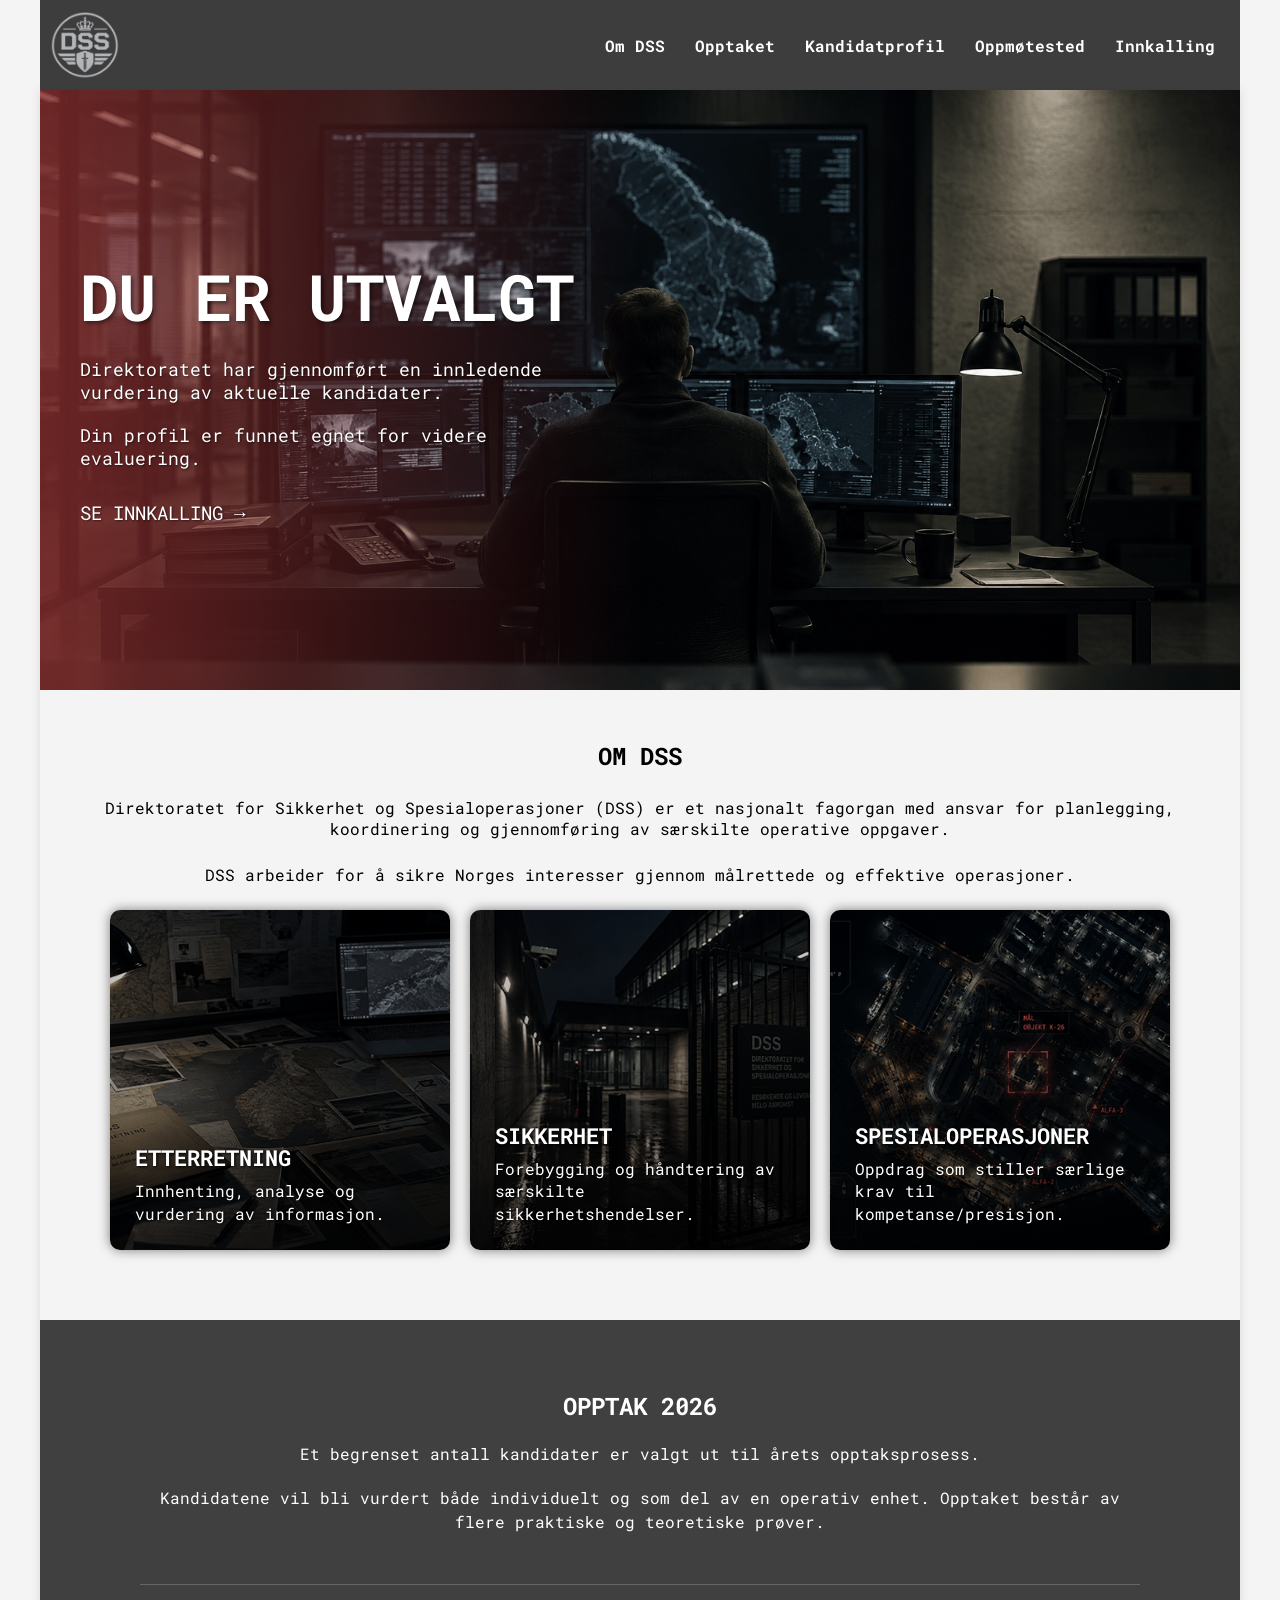
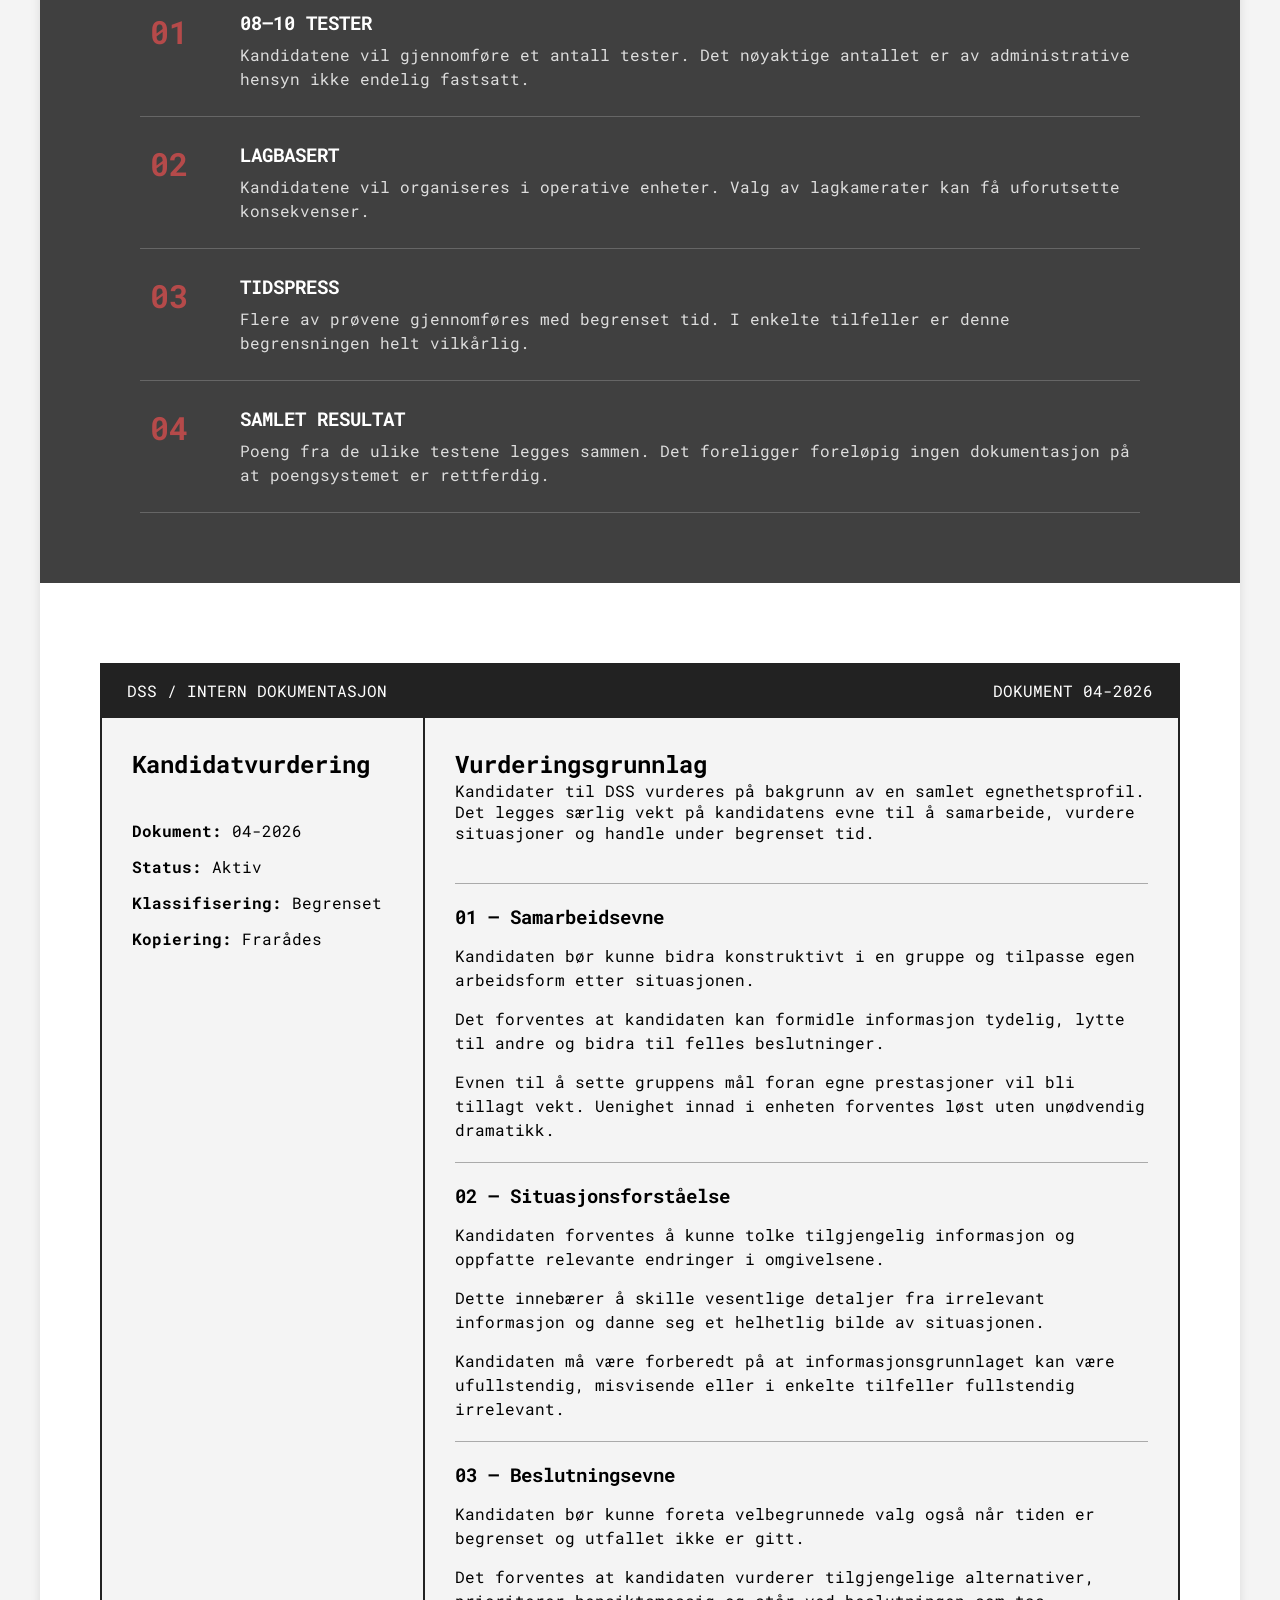
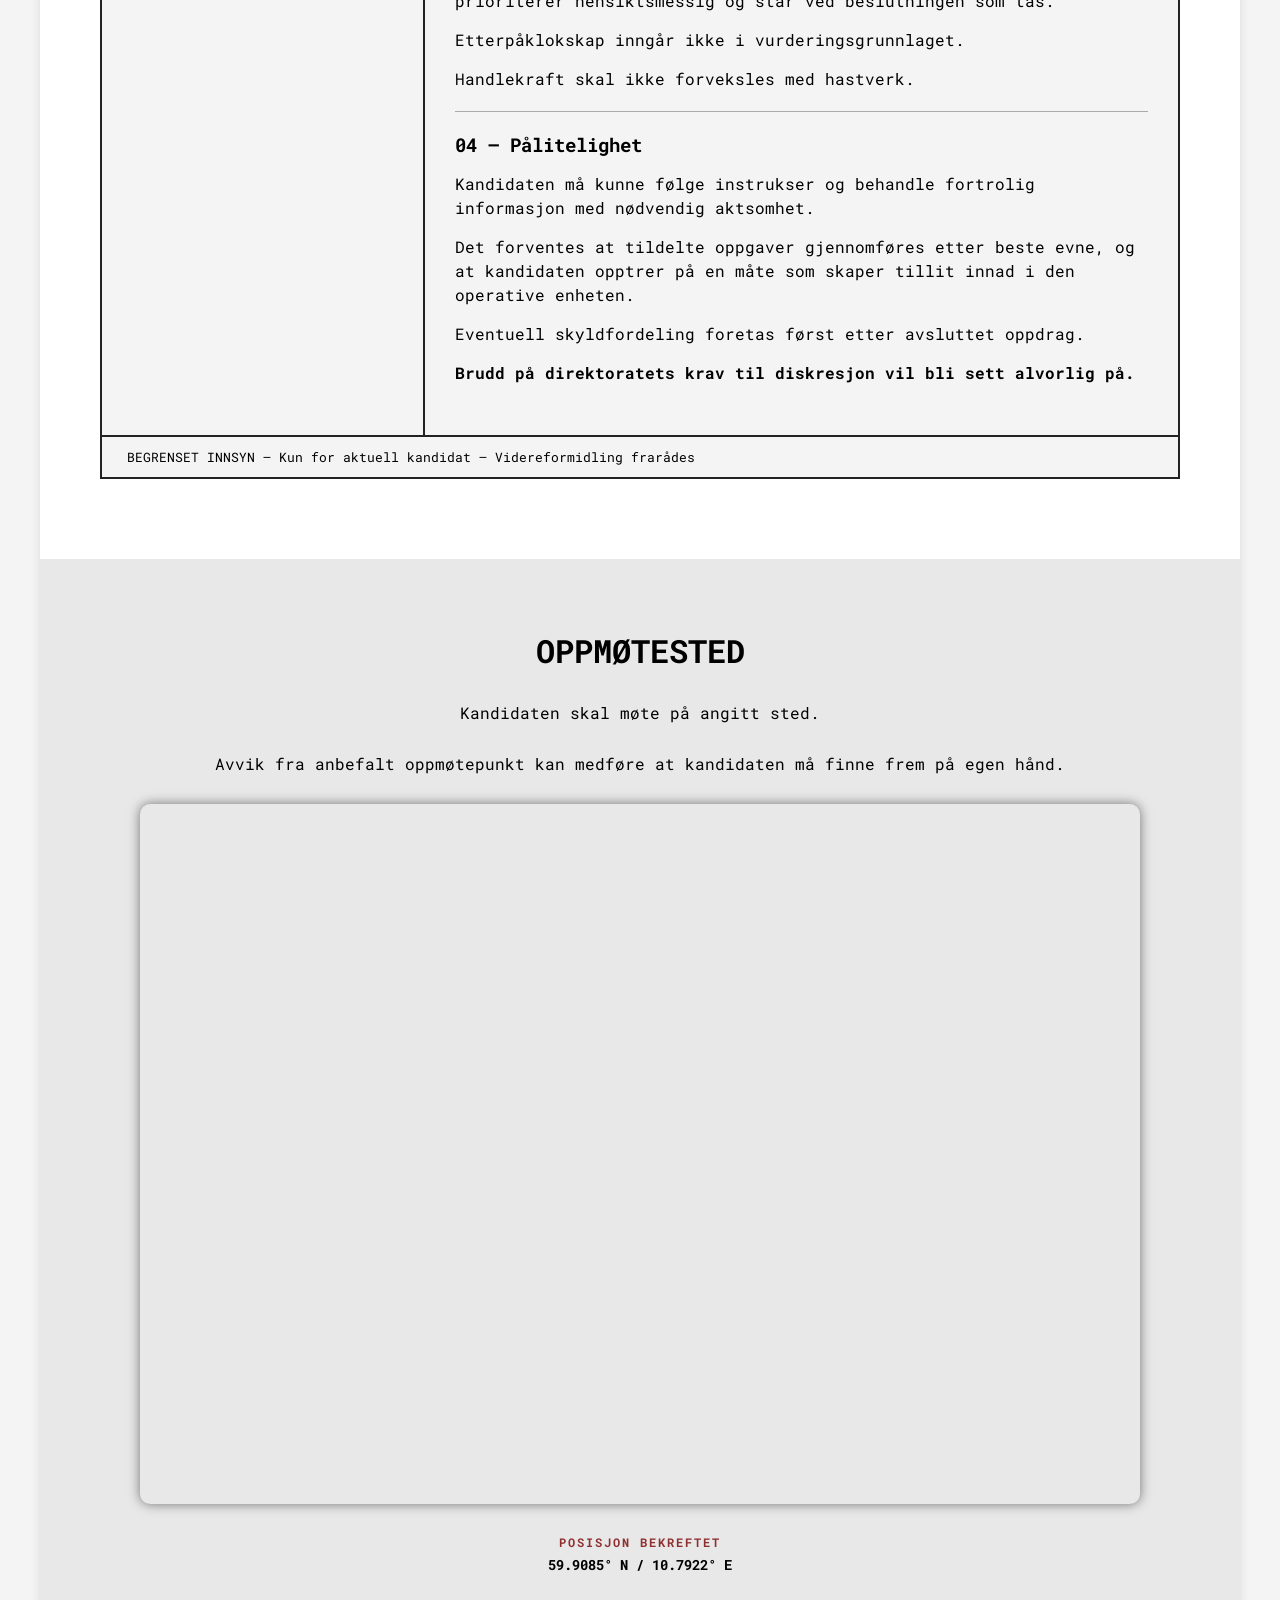
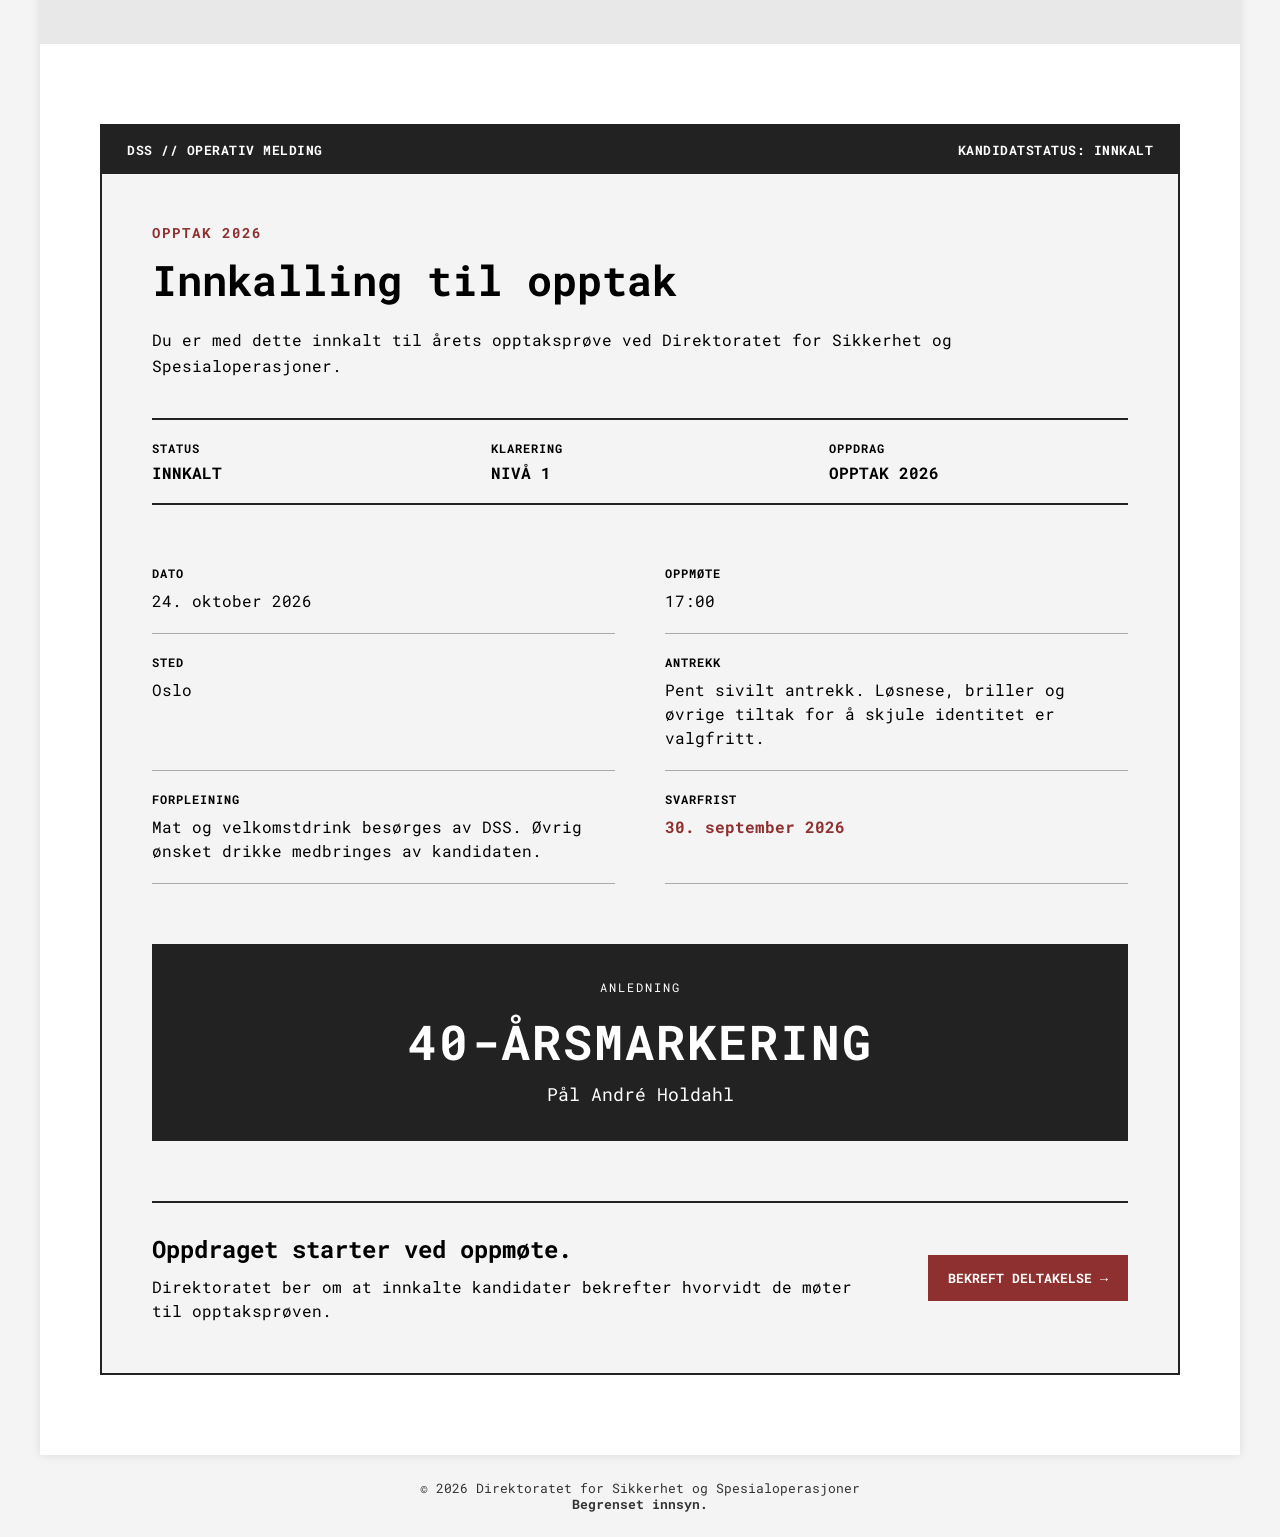
==== index.html @ 2566f597 "Initial commit" ====
<!DOCTYPE html>
<html lang="no">
<head>
  <meta charset="UTF-8">
  <meta name="viewport" content="width=device-width, initial-scale=1.0">

  <link rel="preconnect" href="https://fonts.googleapis.com">
  <link rel="preconnect" href="https://fonts.gstatic.com" crossorigin>
  <link
    href="https://fonts.googleapis.com/css2?family=Roboto+Mono:ital,wght@0,100..700;1,100..700&display=swap"
    rel="stylesheet"
  >

  <link rel="icon" type="image/png" href="./icon/favicon-96x96.png" sizes="96x96" />
  <link rel="icon" type="image/svg+xml" href="./icon/favicon.svg" />
  <link rel="shortcut icon" href="./icon/favicon.ico" />
  <link rel="apple-touch-icon" sizes="180x180" href="./icon/apple-touch-icon.png" />
  <link rel="manifest" href="./icon/site.webmanifest" />

  <link rel="stylesheet" href="./styles.css">
  <script src="script.js" defer></script>
  <title>Direktoratet for Sikkerhet og Spesialoperasjoner</title>
</head>
<body>
  <header class="site-header">

    <a href="#hero" class="logo" aria-label="Til toppen"></a>

    <button class="menu-toggle" aria-label="Åpne meny">
      <span></span>
      <span></span>
      <span></span>
    </button>

    <nav class="site-nav">
      <ul>
        <li><a href="#about">Om DSS</a></li>
        <li><a href="#recruitment">Opptaket</a></li>
        <li><a href="#profile">Kandidatprofil</a></li>
        <li><a href="#map">Oppmøtested</a></li>
        <li><a href="#invitation">Innkalling</a></li>
      </ul>
    </nav>

  </header>

  <main class="page">

    <!-- Hero -->
    <section id="hero" class="hero">

      <video
        class="hero-video"
        autoplay
        muted
        loop
        playsinline
        poster="images/hero.png"
      >
        <source src="images/hero.mp4" type="video/mp4">
      </video>

      <div class="hero-content">
        <h1>DU ER UTVALGT</h1>

        <p>
          Direktoratet har gjennomført en innledende vurdering
          av aktuelle kandidater.
        </p>

        <p>
          Din profil er funnet egnet for videre evaluering.
        </p>

        <a href="#invitation">SE INNKALLING →</a>
      </div>

    </section>


    <!-- About DSS -->
    <section id="about" class="about">

      <h2>OM DSS</h2>

      <p>
        Direktoratet for Sikkerhet og Spesialoperasjoner (DSS) er et
        nasjonalt fagorgan med ansvar for planlegging, koordinering
        og gjennomføring av særskilte operative oppgaver.
      </p>

      <p>
        DSS arbeider for å sikre Norges interesser gjennom målrettede
        og effektive operasjoner.
      </p>

      <div class="card-group">

        <article class="card">
          <h3>ETTERRETNING</h3>
          <p>
            Innhenting, analyse og vurdering av informasjon.
          </p>
        </article>

        <article class="card">
          <h3>SIKKERHET</h3>
          <p>
            Forebygging og håndtering av særskilte sikkerhetshendelser.
          </p>
        </article>

        <article class="card">
          <h3>SPESIALOPERASJONER</h3>
          <p>
            Oppdrag som stiller særlige krav til kompetanse/presisjon.
          </p>
        </article>

      </div>

    </section>


    <!-- Recruitment -->
    <section id="recruitment" class="recruitment">

      <h2>OPPTAK 2026</h2>

      <p>
        Et begrenset antall kandidater er valgt ut til årets opptaksprosess.
      </p>

      <p>
        Kandidatene vil bli vurdert både individuelt og som del av
        en operativ enhet. Opptaket består av flere praktiske og
        teoretiske prøver.
      </p>

      <div class="task-list">

        <article class="task-item">
          <span class="task-number">01</span>

          <div class="task-content">
            <h3>08–10 TESTER</h3>

            <p>
              Kandidatene vil gjennomføre et antall tester. Det nøyaktige antallet er av administrative hensyn ikke endelig fastsatt.
            </p>
          </div>
        </article>

        <article class="task-item">
          <span class="task-number">02</span>

          <div class="task-content">
            <h3>LAGBASERT</h3>

            <p>
              Kandidatene vil organiseres i operative enheter. Valg av lagkamerater kan få uforutsette konsekvenser.
            </p>
          </div>
        </article>

        <article class="task-item">
          <span class="task-number">03</span>

          <div class="task-content">
            <h3>TIDSPRESS</h3>

            <p>
              Flere av prøvene gjennomføres med begrenset tid. I enkelte tilfeller er denne begrensningen helt vilkårlig.
            </p>
          </div>
        </article>

        <article class="task-item">
          <span class="task-number">04</span>

          <div class="task-content">
            <h3>SAMLET RESULTAT</h3>

            <p>
              Poeng fra de ulike testene legges sammen. Det foreligger foreløpig ingen dokumentasjon på at poengsystemet er rettferdig.
            </p>
          </div>
        </article>

      </div>

    </section>

    <!-- Candidate profile -->
    <section id="profile" class="candidate-profile">

      <div class="candidate-header">
        <p>DSS / INTERN DOKUMENTASJON</p>
        <p>DOKUMENT 04-2026</p>
      </div>

      <div class="candidate-content">

        <aside class="candidate-sidebar">

          <h2>Kandidatvurdering</h2>

          <div class="candidate-meta">
            <p><strong>Dokument:</strong> 04-2026</p>
            <p><strong>Status:</strong> Aktiv</p>
            <p><strong>Klassifisering:</strong> Begrenset</p>
            <p><strong>Kopiering:</strong> Frarådes</p>
          </div>

        </aside>

        <div class="candidate-main">

          <h2>Vurderingsgrunnlag</h2>

          <p>
            Kandidater til DSS vurderes på bakgrunn av en samlet
            egnethetsprofil. Det legges særlig vekt på kandidatens
            evne til å samarbeide, vurdere situasjoner og handle
            under begrenset tid.
          </p>

          <div class="assessment">

            <article class="assessment-item">
              <h3>01 — Samarbeidsevne</h3>

              <p>
                Kandidaten bør kunne bidra konstruktivt i en gruppe
                og tilpasse egen arbeidsform etter situasjonen.
              </p>

              <p>
                Det forventes at kandidaten kan formidle informasjon
                tydelig, lytte til andre og bidra til felles beslutninger.
              </p>

              <p>
                Evnen til å sette gruppens mål foran egne prestasjoner
                vil bli tillagt vekt. Uenighet innad i enheten forventes
                løst uten unødvendig dramatikk.
              </p>
            </article>


            <article class="assessment-item">
              <h3>02 — Situasjonsforståelse</h3>

              <p>
                Kandidaten forventes å kunne tolke tilgjengelig informasjon
                og oppfatte relevante endringer i omgivelsene.
              </p>

              <p>
                Dette innebærer å skille vesentlige detaljer fra irrelevant
                informasjon og danne seg et helhetlig bilde av situasjonen.
              </p>

              <p>
                Kandidaten må være forberedt på at informasjonsgrunnlaget
                kan være ufullstendig, misvisende eller i enkelte tilfeller
                fullstendig irrelevant.
              </p>
            </article>


            <article class="assessment-item">
              <h3>03 — Beslutningsevne</h3>

              <p>
                Kandidaten bør kunne foreta velbegrunnede valg også når
                tiden er begrenset og utfallet ikke er gitt.
              </p>

              <p>
                Det forventes at kandidaten vurderer tilgjengelige
                alternativer, prioriterer hensiktsmessig og står ved
                beslutningen som tas.
              </p>

              <p>
                Etterpåklokskap inngår ikke i vurderingsgrunnlaget.
              </p>

              <p>
                Handlekraft skal ikke forveksles med hastverk.
              </p>
            </article>


            <article class="assessment-item">
              <h3>04 — Pålitelighet</h3>

              <p>
                Kandidaten må kunne følge instrukser og behandle fortrolig
                informasjon med nødvendig aktsomhet.
              </p>

              <p>
                Det forventes at tildelte oppgaver gjennomføres etter
                beste evne, og at kandidaten opptrer på en måte som
                skaper tillit innad i den operative enheten.
              </p>

              <p>
                Eventuell skyldfordeling foretas først etter avsluttet oppdrag.
              </p>

              <p>
                <strong>
                  Brudd på direktoratets krav til diskresjon
                  vil bli sett alvorlig på.
                </strong>
              </p>
            </article>

          </div>

        </div>

      </div>

      <div class="candidate-footer">
        <p>
          BEGRENSET INNSYN — Kun for aktuell kandidat —
          Videreformidling frarådes
        </p>
      </div>

    </section>

    <!-- Map -->
    <section id="map" class="map">

      <h2>OPPMØTESTED</h2>

      <p>
        Kandidaten skal møte på angitt sted.
      </p>
      <p>
        Avvik fra anbefalt oppmøtepunkt kan medføre
        at kandidaten må finne frem på egen hånd.
      </p>

      <div class="map-container">
        <iframe
          src="https://www.google.com/maps/embed?pb=!1m18!1m12!1m3!1d2000.42247925901!2d10.79221801731768!3d59.908535540003626!2m3!1f0!2f0!3f0!3m2!1i1024!2i768!4f13.1!3m3!1m2!1s0x46416effe965f95f%3A0x750b5463898d2338!2sEtterstad%20Kolonihage!5e0!3m2!1sen!2sno!4v1787733364724!5m2!1sen!2sno"
          title="Kart over oppmøtested"
          loading="lazy"
          allowfullscreen
          referrerpolicy="strict-origin-when-cross-origin">
        </iframe>
      </div>

      <div class="location-status">
        <span>POSISJON BEKREFTET</span>
        <strong>59.9085° N / 10.7922° E</strong>
      </div>

    </section>


    <!-- Invitation -->
    <section id="invitation" class="invitation">

      <div class="invitation-header">
        <p>DSS // OPERATIV MELDING</p>
        <p>KANDIDATSTATUS: INNKALT</p>
      </div>

      <div class="invitation-content">

        <div class="invitation-title">

          <p class="eyebrow">OPPTAK 2026</p>

          <h2>Innkalling til opptak</h2>

          <p class="invitation-intro">
            Du er med dette innkalt til årets opptaksprøve
            ved Direktoratet for Sikkerhet og Spesialoperasjoner.
          </p>

        </div>


        <div class="candidate-status">

          <div>
            <span>STATUS</span>
            <strong>INNKALT</strong>
          </div>

          <div>
            <span>KLARERING</span>
            <strong>NIVÅ 1</strong>
          </div>

          <div>
            <span>OPPDRAG</span>
            <strong>OPPTAK 2026</strong>
          </div>

        </div>


        <div class="invitation-details">

          <div class="invitation-detail">
            <span class="detail-label">DATO</span>
            <span class="detail-value">24. oktober 2026</span>
          </div>

          <div class="invitation-detail">
            <span class="detail-label">OPPMØTE</span>
            <span class="detail-value">17:00</span>
          </div>

          <div class="invitation-detail">
            <span class="detail-label">STED</span>
            <span class="detail-value">Oslo</span>
          </div>
          <div class="invitation-detail">
            <span class="detail-label">ANTREKK</span>
            <span class="detail-value">
              Pent sivilt antrekk. Løsnese, briller og øvrige tiltak for å skjule identitet er valgfritt.
            </span>
          </div>

          <div class="invitation-detail">
            <span class="detail-label">FORPLEINING</span>
            <span class="detail-value">
              Mat og velkomstdrink besørges av DSS. Øvrig ønsket drikke medbringes av kandidaten.
            </span>
          </div>

          <div class="invitation-detail invitation-detail--important">
            <span class="detail-label">SVARFRIST</span>
            <span class="detail-value">
              30. september 2026
            </span>
          </div>
        </div>
        <div class="occasion">
          <p class="occasion-label">ANLEDNING</p>
          <h3>40-ÅRSMARKERING</h3>
          <p>Pål André Holdahl</p>
        </div>

        <div class="confirmation">
          <div>
            <h3>Oppdraget starter ved oppmøte.</h3>
            <p>
              Direktoratet ber om at innkalte kandidater bekrefter
              hvorvidt de møter til opptaksprøven.
            </p>
          </div>
          <button class="confirmation-button" type="button">
            BEKREFT DELTAKELSE →
          </button>
        </div>
      </div>
    </section>
    <div class="modal" id="registration-modal">
      <div class="modal-content">
        <div class="modal-header">
          <p>DSS // KANDIDATREGISTRERING</p>
          <button
            class="modal-close"
            type="button"
            aria-label="Lukk registrering"
          >
            ×
          </button>
        </div>
        <div class="modal-body">
          <p class="modal-eyebrow">REGISTRER KANDIDAT</p>
          <h2>Bekreft deltakelse</h2>
          <p class="modal-intro">
            Fyll inn navn og ønsket kodenavn.
          </p>
          <p>Eksempler på kodenavn:</p>
          <p><strong>Agent67, Solid Slange, Bames Jond, Dr.Nja, 006&frac12;</strong></p>
          <br>
          <p><i>DSS fraskriver seg ansvar for tvilsomme kodenavn.</i></p>
          <br>
          <form id="registration-form">
            <div class="form-group">
              <label for="candidate-name">Navn</label>
              <input
                type="text"
                id="candidate-name"
                name="candidateName"
                placeholder="Skriv inn fullt navn"
                required
                minlength="2"
                maxlength="100"
                autocomplete="name"
              >
            </div>
            <div class="form-group">
              <label for="codename">Kodenavn</label>
              <input
                type="text"
                id="codename"
                name="codename"
                placeholder="Velg ditt kodenavn"
                required
                minlength="2"
                maxlength="30"
                autocomplete="off"
              >
            </div>
            <button class="form-submit" type="submit">
              REGISTRER KANDIDAT →
            </button>
          </form>
        </div>
      </div>
      <!-- Registration success -->
      <div class="registration-success">
          <img
            src="images/agent.gif"
            alt=""
            class="success-gif"
          >
          <p class="success-eyebrow">DSS // KANDIDATREGISTRERING</p>
          <h2>KANDIDAT REGISTRERT</h2>
          <p>
            Kodenavn: <strong id="registered-codename"></strong>
          </p>
          <p id="success-message"></p>
      </div>
    </div>
  </main>


  <footer class="site-footer">
    <p>
      &copy; 2026 Direktoratet for Sikkerhet og Spesialoperasjoner
    </p>

    <p>
      <strong>Begrenset innsyn.</strong>
    </p>
  </footer>

</body>
</html>
---- styles.css ----
/* =========================
   Variables
========================= */

:root {
  /* Colors */
  --color-dark: #333;
  --color-darker: #222;
  --color-light: #f4f4f4;
  --color-muted: #ddd;
  --color-border: #aaa;
  --color-accent: #8f3030;
  --color-accent-light: #b54a4a;
  --color-accent-dark: #6f2424;
  --color-white: #fff;

  /* Typography */
  --font-family: "Roboto Mono", monospace;

  /* Layout */
  --page-width: 1200px;
  --content-width: 1100px;
}


/* =========================
   Reset
========================= */

* {
  margin: 0;
  padding: 0;
  box-sizing: border-box;
}


/* =========================
   Base styles
========================= */

html {
  font-size: 16px;
  scroll-behavior: smooth;
  scroll-padding-top: 90px;
}

body {
  display: flex;
  flex-direction: column;
  align-items: center;

  min-height: 100vh;

  font-family: var(--font-family);
  background-color: var(--color-light);
}

a {
  color: inherit;
  text-decoration: none;
}

h1 {
  font-size: 4rem;
}


/* =========================
   Shared page width
========================= */

.site-header,
.page,
.site-footer {
  width: 100%;
  max-width: var(--page-width);
}


/* =========================
   Header & Navigation
========================= */

.site-header {
  position: fixed;
  top: 0;
  z-index: 1000;

  display: flex;
  justify-content: space-between;
  align-items: center;

  min-height: 90px;

  background-color: rgba(51, 51, 51, 0.95);
  color: var(--color-white);
}

.logo {
  flex-shrink: 0;

  width: 70px;
  height: 70px;
  margin: 10px;

  background-image: url("images/logo.png");
  background-repeat: no-repeat;
  background-size: contain;
  background-position: center;
}

nav {
  display: flex;
  justify-content: center;
  align-items: center;

  padding: 10px;
}

nav ul {
  display: flex;
  justify-content: space-between;

  list-style: none;
}

nav li {
  margin: 0 15px;
}

nav a {
  color: var(--color-white);
  font-weight: bold;
}

nav a:hover {
  text-decoration: underline;
}

.menu-toggle {
  display: none;

  width: 45px;
  height: 45px;

  padding: 8px;

  border: none;
  background: transparent;

  cursor: pointer;
}

.menu-toggle span {
  display: block;

  width: 100%;
  height: 3px;

  margin: 5px 0;

  background-color: var(--color-white);

  transition: transform 0.2s ease, opacity 0.2s ease;
}


/* =========================
   Main page
========================= */

.page {
  margin-top: 90px;

  background-color: var(--color-white);

  box-shadow: 0 0 10px rgba(0, 0, 0, 0.1);
}


/* =========================
   Hero
========================= */

.hero {
  position: relative;
  display: flex;
  justify-content: flex-start;
  align-items: center;

  width: 100%;
  height: 600px;

  overflow: hidden;

  /* background-image: url("images/hero.png");
  background-size: cover;
  background-position: center; */
}

.hero-video {
  position: absolute;
  inset: 0;

  width: 100%;
  height: 100%;

  object-fit: cover;
  object-position: center;

  z-index: 0;
}

.hero-content {
  position: relative;
  z-index: 1;
  display: flex;
  flex-direction: column;
  justify-content: center;
  align-items: flex-start;

  width: 50%;
  height: 100%;
  padding: 40px;

  gap: 20px;

  background: linear-gradient(
    to right,
    rgba(152, 51, 51, 0.7),
    rgba(238, 25, 25, 0)
  );

  color: var(--color-white);
}

.hero-content h1 {
  text-shadow: 2px 2px 4px rgba(0, 0, 0, 0.5);
}

.hero-content p {
  font-size: 1.1rem;

  text-shadow: 1px 1px 2px rgba(0, 0, 0, 0.5);
}

.hero-content a {
  margin-top: 10px;

  font-size: 1.2rem;

  text-shadow: 1px 1px 2px rgba(0, 0, 0, 0.5);
}

.hero-content a:hover {
  color: #ffcccc;
  text-decoration: underline;
}


/* =========================
   About DSS
========================= */

.about {
  display: flex;
  flex-direction: column;
  align-items: center;

  gap: 25px;
  padding: 50px 30px 70px;

  background-color: var(--color-light);

  text-align: center;
}

.card-group {
  display: flex;
  justify-content: center;
  align-items: stretch;
  flex-wrap: wrap;

  width: 100%;
  gap: 20px;
}

.card {
  display: flex;
  flex-direction: column;
  justify-content: flex-end;
  align-items: flex-start;

  flex: 0 0 340px;
  height: 340px;

  padding: 25px;

  border-radius: 10px;

  background-size: cover;
  background-position: center;

  color: var(--color-white);
  text-align: left;

  box-shadow: 0 0 12px rgba(0, 0, 0, 0.5);

  transition: transform 0.2s ease;
}

.card:hover {
  transform: translateY(-5px);
}

.card h3 {
  margin-bottom: 8px;

  font-size: 1.4rem;

  text-shadow: 1px 1px 3px #000;
}

.card p {
  font-size: 1rem;
  line-height: 1.4;

  text-shadow: 1px 1px 3px #000;
}

.card:nth-child(1) {
  background-image:
    linear-gradient(
      rgba(0, 0, 0, 0.15),
      rgba(0, 0, 0, 0.65)
    ),
    url("images/etterretning.png");
}

.card:nth-child(2) {
  background-image:
    linear-gradient(
      rgba(0, 0, 0, 0.15),
      rgba(0, 0, 0, 0.65)
    ),
    url("images/sikkerhet.png");
}

.card:nth-child(3) {
  background-image:
    linear-gradient(
      rgba(0, 0, 0, 0.15),
      rgba(0, 0, 0, 0.65)
    ),
    url("images/spesialoperasjoner.png");
}


/* =========================
   Recruitment
========================= */

.recruitment {
  display: flex;
  flex-direction: column;
  align-items: center;

  gap: 20px;
  padding: 70px 40px;

  background-color: #404040;
  color: var(--color-white);
}

.recruitment > p {
  max-width: 1000px;

  line-height: 1.5;
  text-align: center;
}

.task-list {
  display: flex;
  flex-direction: column;

  width: 100%;
  max-width: 1000px;

  margin-top: 30px;
}

.task-item {
  display: flex;
  align-items: flex-start;

  gap: 30px;
  padding: 25px 10px;

  border-top: 1px solid #666;

  transition:
    transform 0.2s ease,
    background-color 0.2s ease;
}

.task-item:last-child {
  border-bottom: 1px solid #666;
}

.task-item:hover {
  transform: scale(1.02);
  background-color: #2d2d2d;
}

.task-number {
  flex: 0 0 60px;

  font-size: 2rem;
  font-weight: bold;
  color: var(--color-accent-light);
}

.task-content {
  display: flex;
  flex-direction: column;

  gap: 8px;
}

.task-content h3 {
  font-size: 1.2rem;
}

.task-content p {
  line-height: 1.5;
  color: var(--color-muted);
}


/* =========================
   Candidate Profile
========================= */

.candidate-profile {
  width: 90%;
  max-width: var(--content-width);

  margin: 80px auto;

  border: 2px solid var(--color-darker);

  background-color: var(--color-light);
}

.candidate-header {
  display: flex;
  justify-content: space-between;
  align-items: center;

  padding: 15px 25px;

  border-bottom: 2px solid var(--color-darker);

  background-color: var(--color-darker);
  color: var(--color-white);
}

.candidate-content {
  display: flex;
}

.candidate-sidebar {
  flex: 0 0 30%;

  padding: 30px;

  border-right: 2px solid var(--color-darker);
}

.candidate-main {
  flex: 1;

  min-width: 0;
  padding: 30px;
}

.candidate-meta {
  margin-top: 40px;
}

.candidate-meta p {
  margin-bottom: 15px;
}

.assessment {
  margin-top: 40px;
}

.assessment-item {
  padding: 20px 0;

  border-top: 1px solid var(--color-border);
}

.assessment-item h3 {
  margin-bottom: 15px;
}

.assessment-item p {
  margin-bottom: 15px;

  line-height: 1.5;
}

.assessment-item p:last-child {
  margin-bottom: 0;
}

.candidate-footer {
  padding: 12px 25px;

  border-top: 2px solid var(--color-darker);

  font-size: 0.8rem;
}


/* =========================
   Map
========================= */

.map {
  display: flex;
  flex-direction: column;
  align-items: center;

  gap: 30px;
  padding: 70px 40px;

  background-color: #e8e8e8;

  text-align: center;
}

.map h2 {
  font-size: 2rem;
}

.map-container {
  width: 100%;
  max-width: 1000px;

  overflow: hidden;

  border-radius: 10px;

  box-shadow: 0 0 12px rgba(0, 0, 0, 0.5);
}

.map iframe {
  display: block;

  width: 100%;
  height: 700px;

  border: 0;

  filter: invert(100%) hue-rotate(180deg);
}

.location-status {
  display: flex;
  flex-direction: column;
  align-items: center;
  gap: 5px;
}

.location-status span {
  color: var(--color-accent);
  font-size: 0.75rem;
  font-weight: bold;
  letter-spacing: 2px;
}

.location-status strong {
  font-size: 0.9rem;
}


/* =========================
   Invitation
========================= */

.invitation {
  width: 90%;
  max-width: var(--content-width);

  margin: 80px auto;

  border: 2px solid var(--color-darker);

  background-color: var(--color-light);
}

.invitation-header {
  display: flex;
  justify-content: space-between;
  align-items: center;

  padding: 16px 25px;

  background-color: var(--color-darker);
  color: var(--color-white);
}

.invitation-header p {
  font-size: 0.8rem;
  font-weight: bold;
  letter-spacing: 0.5px;
}

.invitation-content {
  padding: 50px;
}

.invitation-title {
  margin-bottom: 35px;
}

.eyebrow {
  margin-bottom: 10px;

  font-size: 0.85rem;
  font-weight: bold;
  letter-spacing: 2px;

  color: var(--color-accent);
}

.invitation-title h2 {
  margin-bottom: 20px;

  font-size: 2.6rem;
}

.invitation-intro {
  max-width: 1000px;

  line-height: 1.6;
}


/* Candidate status */

.candidate-status {
  display: flex;

  gap: 40px;

  margin: 40px 0;
  padding: 20px 0;

  border-top: 2px solid var(--color-darker);
  border-bottom: 2px solid var(--color-darker);
}

.candidate-status div {
  display: flex;
  flex: 1;
  flex-direction: column;

  gap: 6px;
}

.candidate-status span {
  font-size: 0.75rem;
  font-weight: bold;
  letter-spacing: 1px;
}

.candidate-status strong {
  font-size: 1rem;
}


/* Invitation details */

.invitation-details {
  display: flex;
  flex-wrap: wrap;

  gap: 0 50px;
}

.invitation-detail {
  display: flex;
  flex: 1 1 calc(50% - 25px);
  flex-direction: column;

  gap: 8px;
  padding: 20px 0;

  border-bottom: 1px solid var(--color-border);
}


.invitation-detail--important .detail-value {
  color: var(--color-accent);
  font-weight: bold;
}

.detail-label {
  font-size: 0.75rem;
  font-weight: bold;
  letter-spacing: 1px;
}

.detail-value {
  font-size: 1rem;
  line-height: 1.5;
}


/* Occasion */

.occasion {
  margin: 60px 0;
  padding: 35px;

  background-color: var(--color-darker);
  color: var(--color-white);

  text-align: center;
}

.occasion-label {
  margin-bottom: 15px;

  font-size: 0.75rem;
  letter-spacing: 2px;
}

.occasion h3 {
  margin-bottom: 10px;

  font-size: 3rem;
  letter-spacing: 2px;
}

.occasion p:last-child {
  font-size: 1.1rem;
}


/* Confirmation */

.confirmation {
  display: flex;
  justify-content: space-between;
  align-items: center;

  gap: 40px;

  padding-top: 30px;

  border-top: 2px solid var(--color-darker);
}

.confirmation h3 {
  margin-bottom: 10px;

  font-size: 1.5rem;
}

.confirmation p {
  max-width: 700px;

  line-height: 1.5;
}

.confirmation button {
  flex-shrink: 0;

  padding: 14px 20px;

  border: none;

  background-color: var(--color-accent);
  color: var(--color-white);

  font-family: var(--font-family);
  font-weight: bold;

  cursor: pointer;

  transition: background-color 0.2s ease;
}

.confirmation button:hover {
  background-color: var(--color-accent-dark);
}


/* =========================
   Registration Modal
========================= */

.modal {
  display: grid;
  place-items: center;

  position: fixed;
  inset: 0;
  z-index: 2000;

  padding: 20px;

  background-color: rgba(0, 0, 0, 0.75);

  opacity: 0;
  visibility: hidden;
  pointer-events: none;

  transition:
    opacity 0.2s ease,
    visibility 0.2s ease;
}

.modal.is-open {
  opacity: 1;
  visibility: visible;
  pointer-events: auto;
}

.modal-content,
.registration-success {
  grid-column: 1;
  grid-row: 1;
}

.modal-content {
  opacity: 1;
  visibility: visible;
  width: 100%;
  max-width: 600px;

  background-color: var(--color-light);
  color: var(--color-darker);

  border: 2px solid var(--color-darker);

  transform: translateY(-20px);

  transition:
    opacity 0.3s ease,
    visibility 0.3s ease,
    transform 0.3s ease;
}

.modal-content.is-hidden {
  opacity: 0;
  visibility: hidden;
  transform: translateY(-20px);

}

.modal.is-open .modal-content {
  transform: translateY(0);
}

body.modal-open {
  overflow: hidden;
}


/* Modal header */

.modal-header {
  display: flex;
  justify-content: space-between;
  align-items: center;

  padding: 15px 20px;

  background-color: var(--color-darker);
  color: var(--color-white);
}

.modal-header p {
  font-size: 0.8rem;
  font-weight: bold;
  letter-spacing: 0.5px;
}

.modal-close {
  border: none;
  background: transparent;

  color: var(--color-white);

  font-family: var(--font-family);
  font-size: 1.8rem;

  line-height: 1;

  cursor: pointer;
}

.modal-close:hover {
  color: #ffcccc;
}


/* Modal body */

.modal-body {
  padding: 40px;
}

.modal-eyebrow {
  margin-bottom: 10px;

  color: var(--color-accent);

  font-size: 0.8rem;
  font-weight: bold;
  letter-spacing: 2px;
}

.modal-body h2 {
  margin-bottom: 15px;

  font-size: 2rem;
}

.modal-intro {
  margin-bottom: 30px;

  line-height: 1.5;
}


/* Form */

.form-group {
  display: flex;
  flex-direction: column;
  gap: 8px;
  margin-bottom: 25px;
}

.form-group label {
  font-size: 0.8rem;
  font-weight: bold;
  letter-spacing: 1px;
}

.form-group input {
  width: 100%;

  padding: 14px;

  border: 1px solid var(--color-border);

  background-color: var(--color-white);

  color: var(--color-darker);

  font-family: var(--font-family);
  font-size: 1rem;

  outline: none;
}

.form-group input:focus {
  border-color: var(--color-accent);
  box-shadow: 0 0 0 2px rgba(143, 48, 48, 0.15);
}

.form-submit {
  width: 100%;

  padding: 14px 20px;

  border: none;

  background-color: var(--color-accent);
  color: var(--color-white);

  font-family: var(--font-family);
  font-weight: bold;

  cursor: pointer;

  transition: background-color 0.2s ease;
}

.form-submit:hover {
  background-color: var(--color-accent-dark);
}

.form-submit:disabled {
  opacity: 0.6;
  cursor: wait;
}

/* =========================
   Registration Success
========================= */

.registration-success {
  display: flex;
  flex-direction: column;
  justify-content: center;
  align-items: center;

  gap: 15px;

  width: 100%;
  max-width: 600px;

  padding: 40px;

  background-color: var(--color-light);
  background-color: var(--color-white);
  color: var(--color-darker);

  border: 2px solid var(--color-darker);

  text-align: center;

  opacity: 0;
  visibility: hidden;

  transform: translateY(20px);

  transition:
    opacity 0.3s ease,
    visibility 0.3s ease,
    transform 0.3s ease;
  border-radius: 15px;
}

.registration-success.is-visible {
  opacity: 1;
  visibility: visible;

  transform: translateY(0);
}

.success-gif {
  width: 180px;
  height: 180px;

  object-fit: contain;
}

.success-eyebrow {
  color: var(--color-accent);

  font-size: 0.8rem;
  font-weight: bold;
  letter-spacing: 2px;
}

.registration-success h2 {
  font-size: 2rem;
}

.registered-codename {
  font-weight: bold;
  color: var(--color-accent);
}

#success-message {
  max-width: 500px;
  line-height: 1.5;
}


/* =========================
   Footer
========================= */

.site-footer {
  padding: 25px 15px;

  color: var(--color-dark);

  font-size: 0.8rem;
  text-align: center;
}


/* =========================
   Tablet
   900px and below
========================= */

@media (max-width: 900px) {

  /* Navigation */

  html {
    scroll-padding-top: 140px;
  }

  .site-header {
    flex-direction: column;
    min-height: auto;
    padding-bottom: 13px;
  }

  .logo {
    width: 60px;
    height: 60px;
    margin: 8px;
  }

  nav {
    width: 100%;
    padding: 5px 15px;
  }

  nav ul {
    justify-content: center;
    flex-wrap: wrap;
  }

  nav li {
    margin: 5px 10px;
  }


  /* Main */

  .page {
    margin-top: 130px;
  }


  /* Hero */

  /* .hero {
    height: 500px;

    background-position: 55% center;
  } */

  .hero {
    height: 500px;
  }

  .hero-video {
    object-position: 55% center;
  }

  .hero-content {
    width: 65%;
    padding: 30px;
  }

  .hero-content h1 {
    font-size: 3rem;
  }


  /* About */

  .card {
    flex: 1 1 300px;

    max-width: 340px;
    height: 320px;
  }


  /* Candidate profile */

  .candidate-content {
    flex-direction: column;
  }

  .candidate-sidebar {
    flex: none;

    border-right: none;
    border-bottom: 2px solid var(--color-darker);
  }


  /* Map */

  .map iframe {
    height: 550px;
  }


  /* Invitation */

  .invitation-content {
    padding: 40px;
  }

  .confirmation {
    align-items: flex-start;
  }
}


/* =========================
   Mobile
   600px and below
========================= */

@media (max-width: 600px) {

  /* Navigation */

  html {
    scroll-padding-top: 0;
    font-size: 14px;
  }

  .site-header {
    display: flex;
    flex-direction: row;
    justify-content: space-between;
    align-items: center;

    padding: 10px 15px;
  }
  
  .logo {
    width: 60px;
    height: 60px;
    margin: 0;
  }

  .menu-toggle {
    display: flex;
    flex-direction: column;
    justify-content: center;
    align-items: center;

    width: 45px;
    height: 45px;

    padding: 8px;

    border: none;
    background: transparent;

    cursor: pointer;
  }

  .menu-toggle span {
    display: block;

    width: 100%;
    height: 1px;

    margin: 4px 0;

    background-color: var(--color-white);

    transition:
      transform 0.2s ease,
      opacity 0.2s ease;
  }
  

  nav {
    padding: 0;
  }

  nav ul {
    flex-direction: column;
    align-items: center;

    width: 100%;
  }

  nav li {
    margin: 5px 0;
  }

  .site-nav {
    position: absolute;

    top: 100%;
    right: 0;

    width: 250px;

    background-color: rgba(51, 51, 51, 0.98);

    overflow: hidden;

    max-height: 0;

    transition: max-height 0.3s ease;
  }

  .site-nav.is-open {
    max-height: 400px;
  }

  .site-nav ul {
    display: flex;
    flex-direction: column;
    align-items: stretch;

    width: 100%;
    padding: 10px 0;

    list-style: none;
  }

  .site-nav li {
    margin: 0;
  }

  .site-nav a {
    display: block;

    padding: 15px 20px;

    color: var(--color-white);
    font-weight: bold;
  }


  .site-nav a:hover {
    background-color: #444;
    text-decoration: none;
  }


  .site-nav.is-open {
    display: block;
  }
    
  .menu-toggle.is-active span:nth-child(1) {
    transform: translateY(9px) rotate(45deg);
  }

  .menu-toggle.is-active span:nth-child(2) {
    opacity: 0;
  }

  .menu-toggle.is-active span:nth-child(3) {
    transform: translateY(-9px) rotate(-45deg);
  }

  /* Main */

  .page {
    margin-top: 80px;
  }


  /* Hero */
  .hero {
    height: 500px;
  }

  .hero-video {
    object-position: 60% center;
  }

  .hero-content {
    width: 100%;
    height: 100%;

    padding: 30px 25px;

    background: linear-gradient(
      to right,
      /* rgba(51, 51, 51, 0.95), */
      rgba(152, 51, 51, 0.65),
      rgba(51, 51, 51, 0.15)
    );
  }

  .hero-content h1 {
    font-size: 2.4rem;
  }

  .hero-content p {
    font-size: 1rem;
    line-height: 1.5;
  }

  .hero-content a {
    font-size: 1rem;
  }


  /* About */

  .about {
    padding: 50px 20px;
  }

  .about > p {
    line-height: 1.5;
  }

  .card-group {
    width: 100%;
  }

  .card {
    flex: 1 1 100%;

    width: 100%;
    max-width: 400px;
    height: 300px;

    padding: 20px;
  }


  /* Recruitment */

  .recruitment {
    padding: 60px 20px;
  }

  .task-list {
    margin-top: 20px;
  }

  .task-item {
    gap: 15px;

    padding: 20px 5px;
  }

  .task-item:hover {
    transform: scale(1.01);
  }

  .task-number {
    flex: 0 0 45px;

    font-size: 1.5rem;
  }

  .task-content h3 {
    font-size: 1rem;
  }


  /* Candidate profile */

  .candidate-profile {
    width: calc(100% - 30px);

    margin: 50px auto;
  }

  .candidate-header {
    flex-direction: column;
    align-items: flex-start;

    gap: 5px;
    padding: 15px 20px;
  }

  .candidate-sidebar,
  .candidate-main {
    padding: 25px 20px;
  }

  .candidate-meta {
    margin-top: 25px;
  }

  .assessment {
    margin-top: 30px;
  }

  .assessment-item {
    padding: 20px 0;
  }


  /* Map */

  .map {
    padding: 50px 15px;
  }

  .map h2 {
    font-size: 1.6rem;
  }

  .map iframe {
    height: 450px;
  }


  /* Invitation */

  .invitation {
    width: calc(100% - 30px);

    margin: 50px auto;
  }

  .invitation-header {
    flex-direction: column;
    align-items: flex-start;

    gap: 5px;
    padding: 15px 20px;
  }

  .invitation-content {
    padding: 30px 20px;
  }

  .invitation-title h2 {
    font-size: 2rem;
  }

  .candidate-status {
    flex-direction: column;

    gap: 20px;
  }

  .invitation-details {
    gap: 0;
  }

  .invitation-detail {
    flex: 1 1 100%;
  }

  .occasion {
    margin: 40px 0;
    padding: 30px 15px;
  }

  .occasion h3 {
    font-size: 2rem;
    letter-spacing: 1px;
  }

  .confirmation {
    flex-direction: column;
    align-items: stretch;

    gap: 25px;
  }

  .confirmation button {
    width: 100%;
  }

  .modal {
    padding: 15px;
  }

  .modal-body {
    padding: 30px 20px;
  }

  .modal-content,
  .registration-success {
    width: calc(100vw - 30px);
  }

  .modal-body h2 {
    font-size: 1.6rem;
  }

  .registration-success {
    padding: 30px 20px;
  }

  .registration-success h2 {
    font-size: 1.6rem;
  }

  .success-gif {
    width: 140px;
    height: 140px;
  }


  /* Footer */

  .site-footer {
    padding: 20px 15px;
  }
}
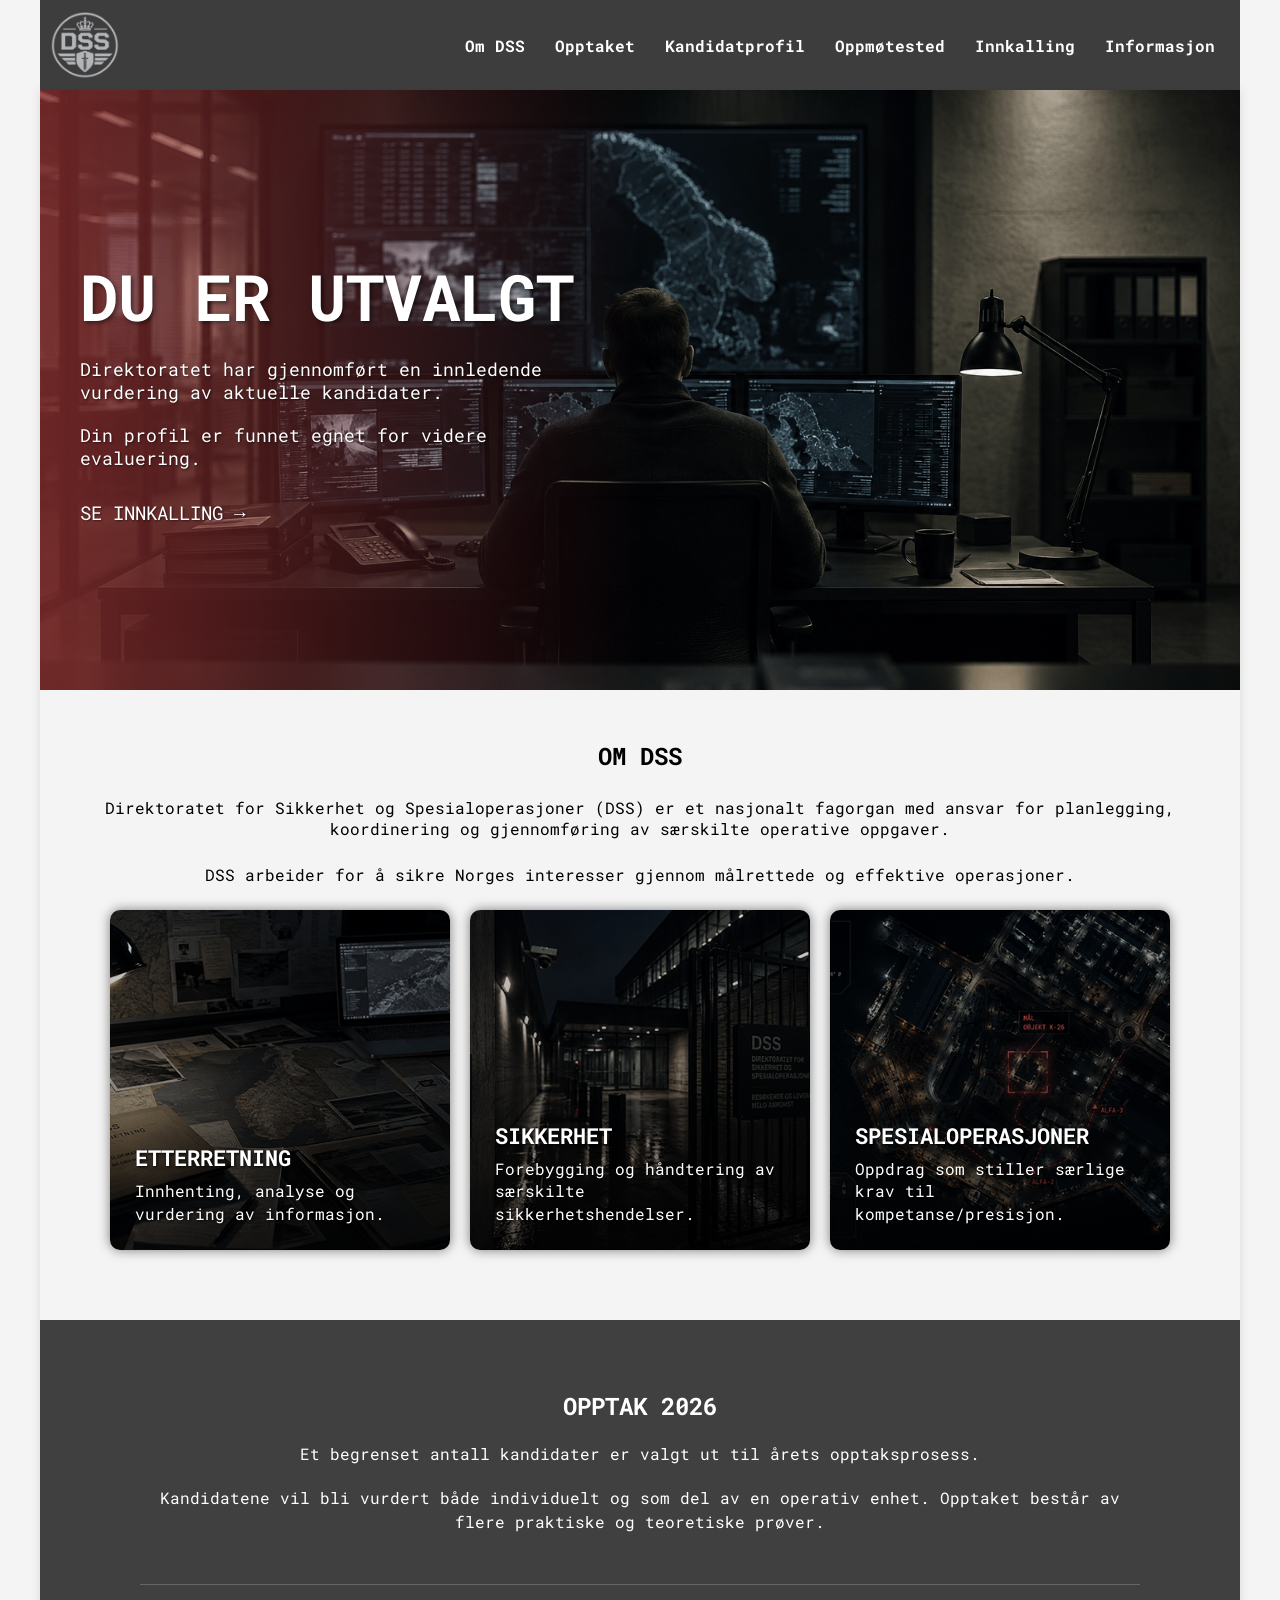
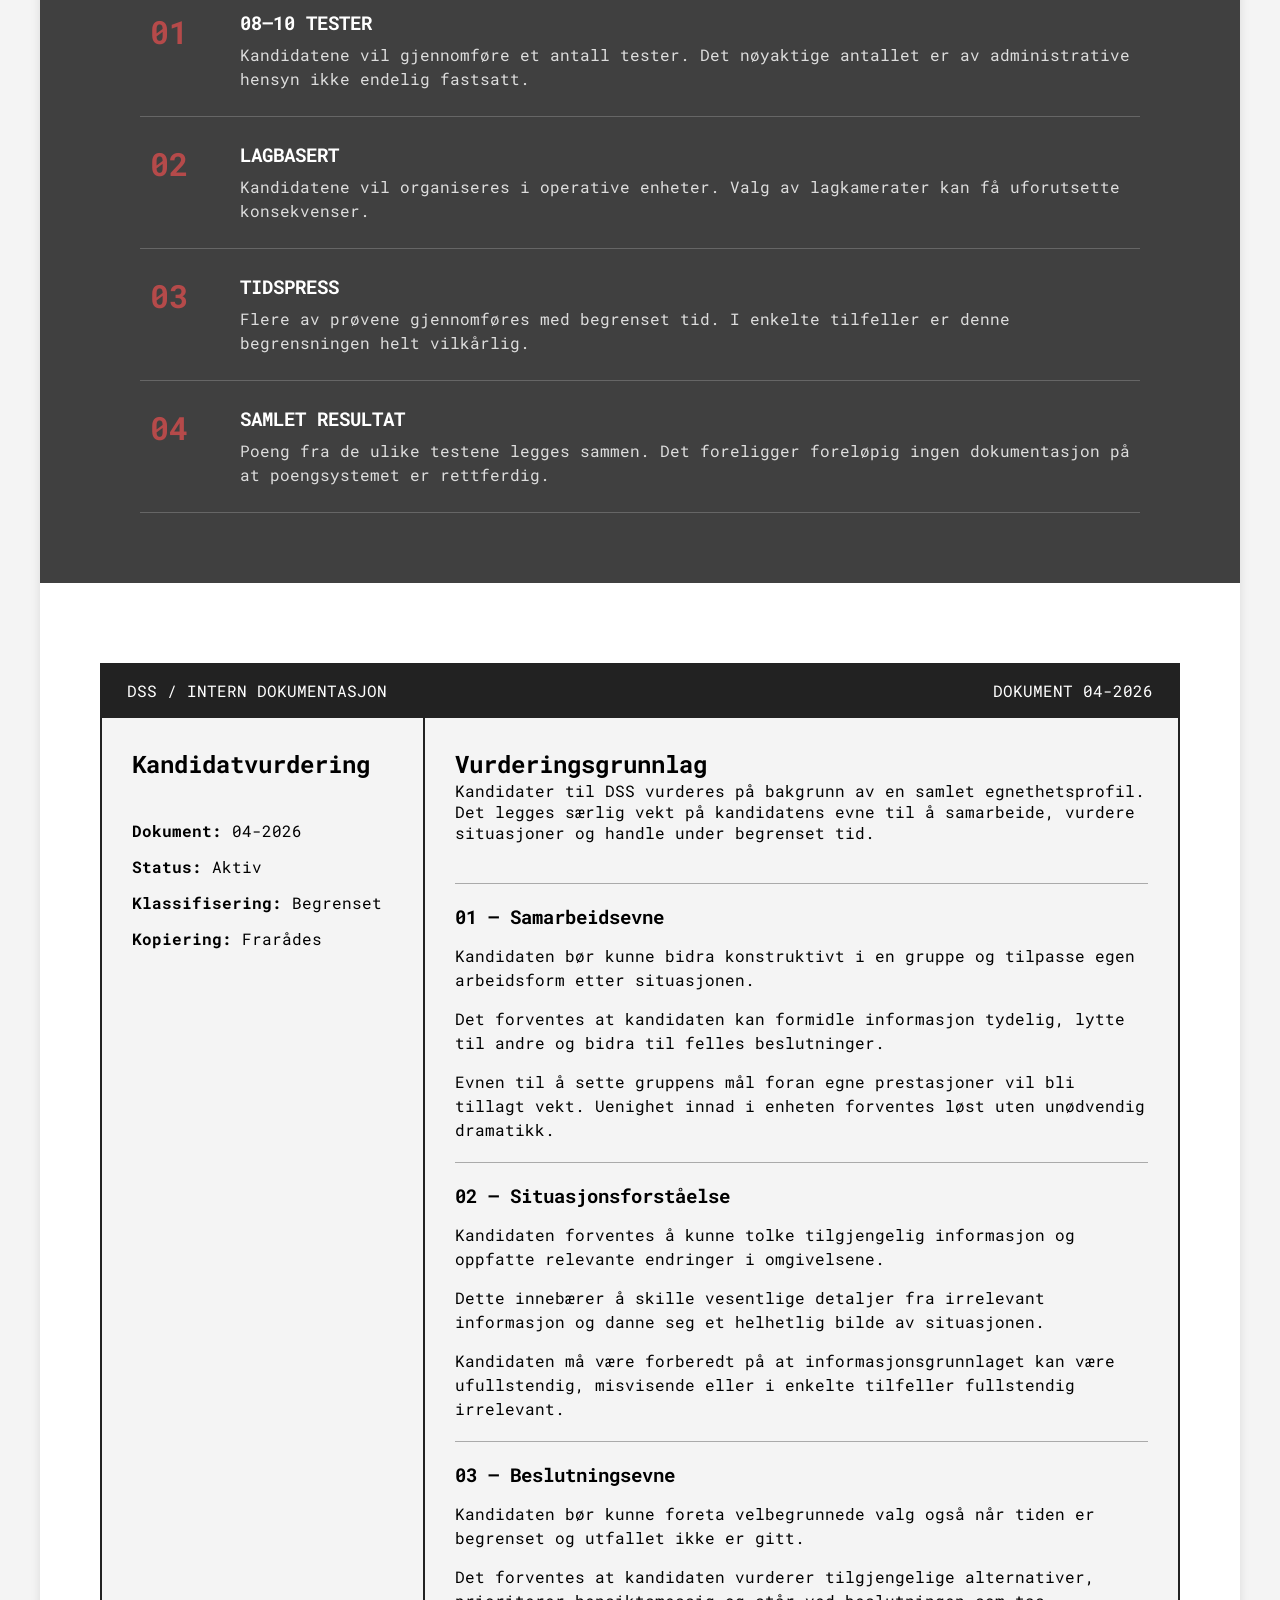
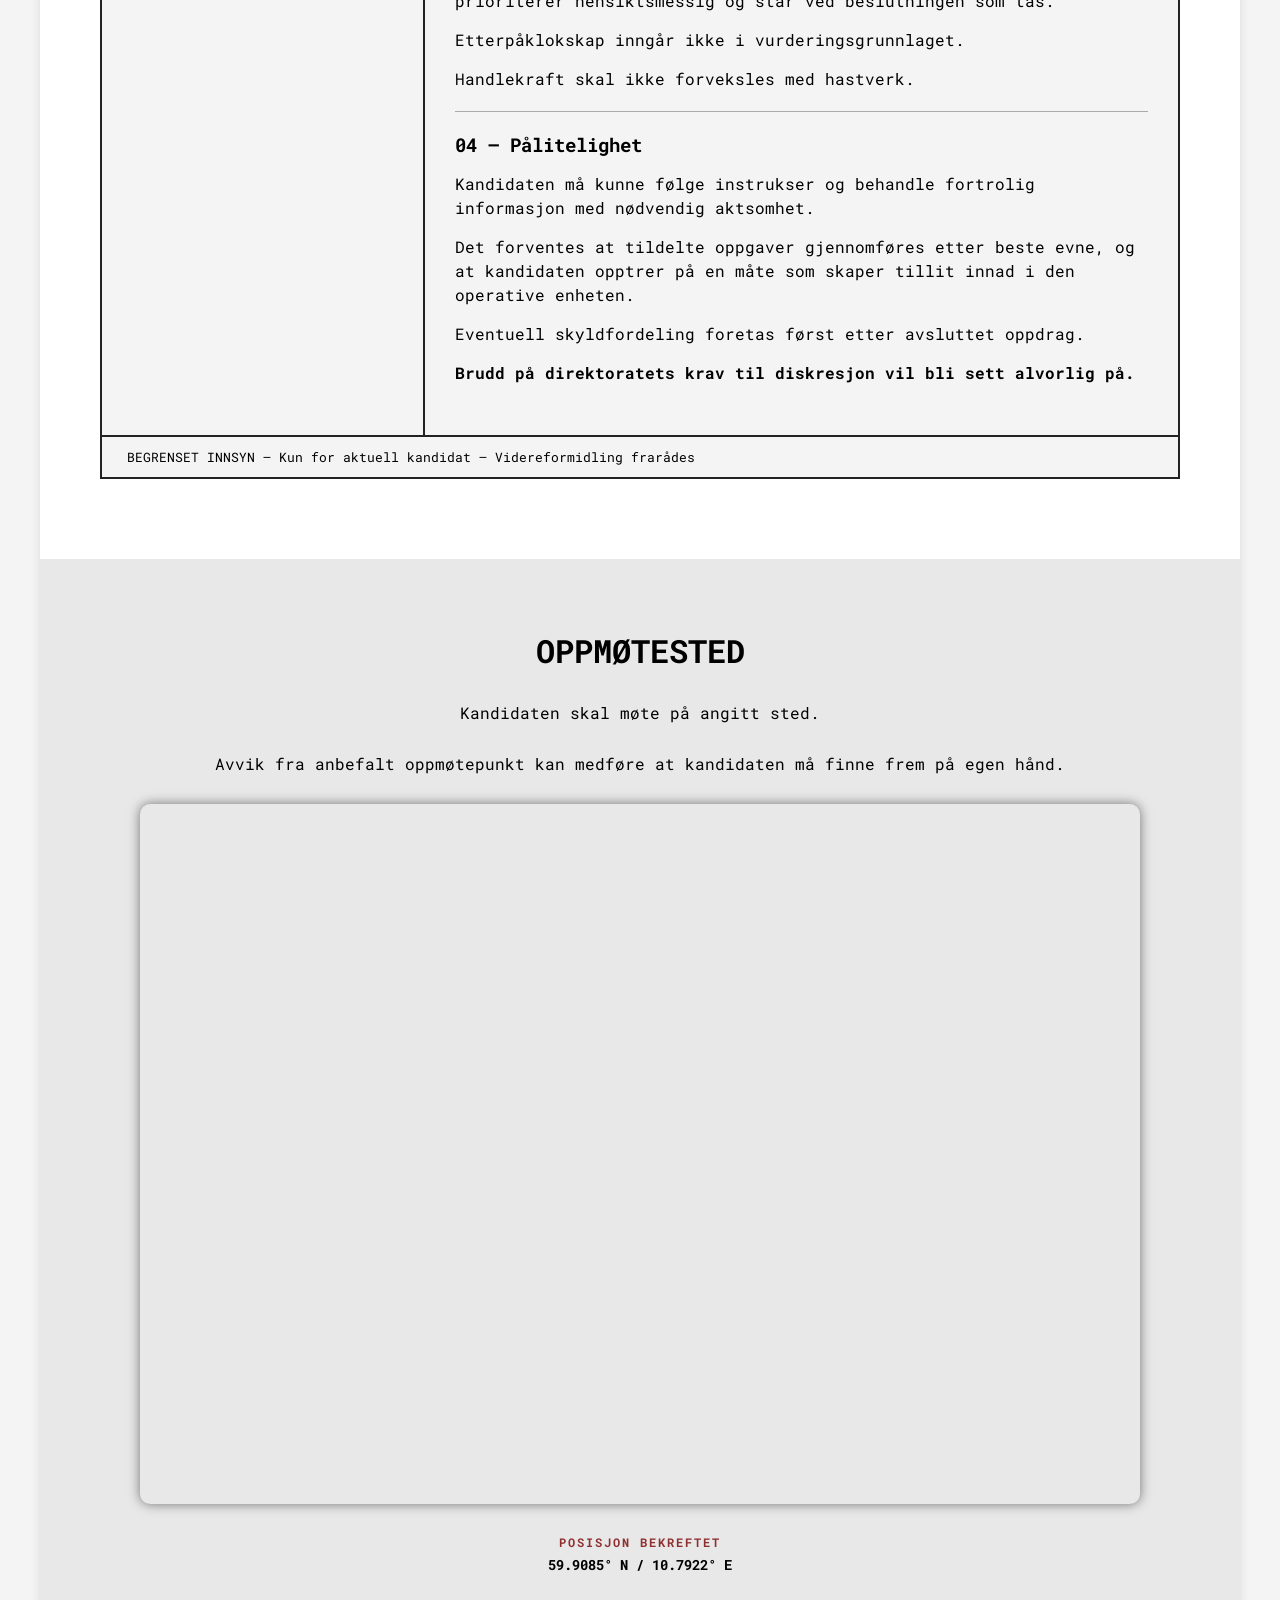
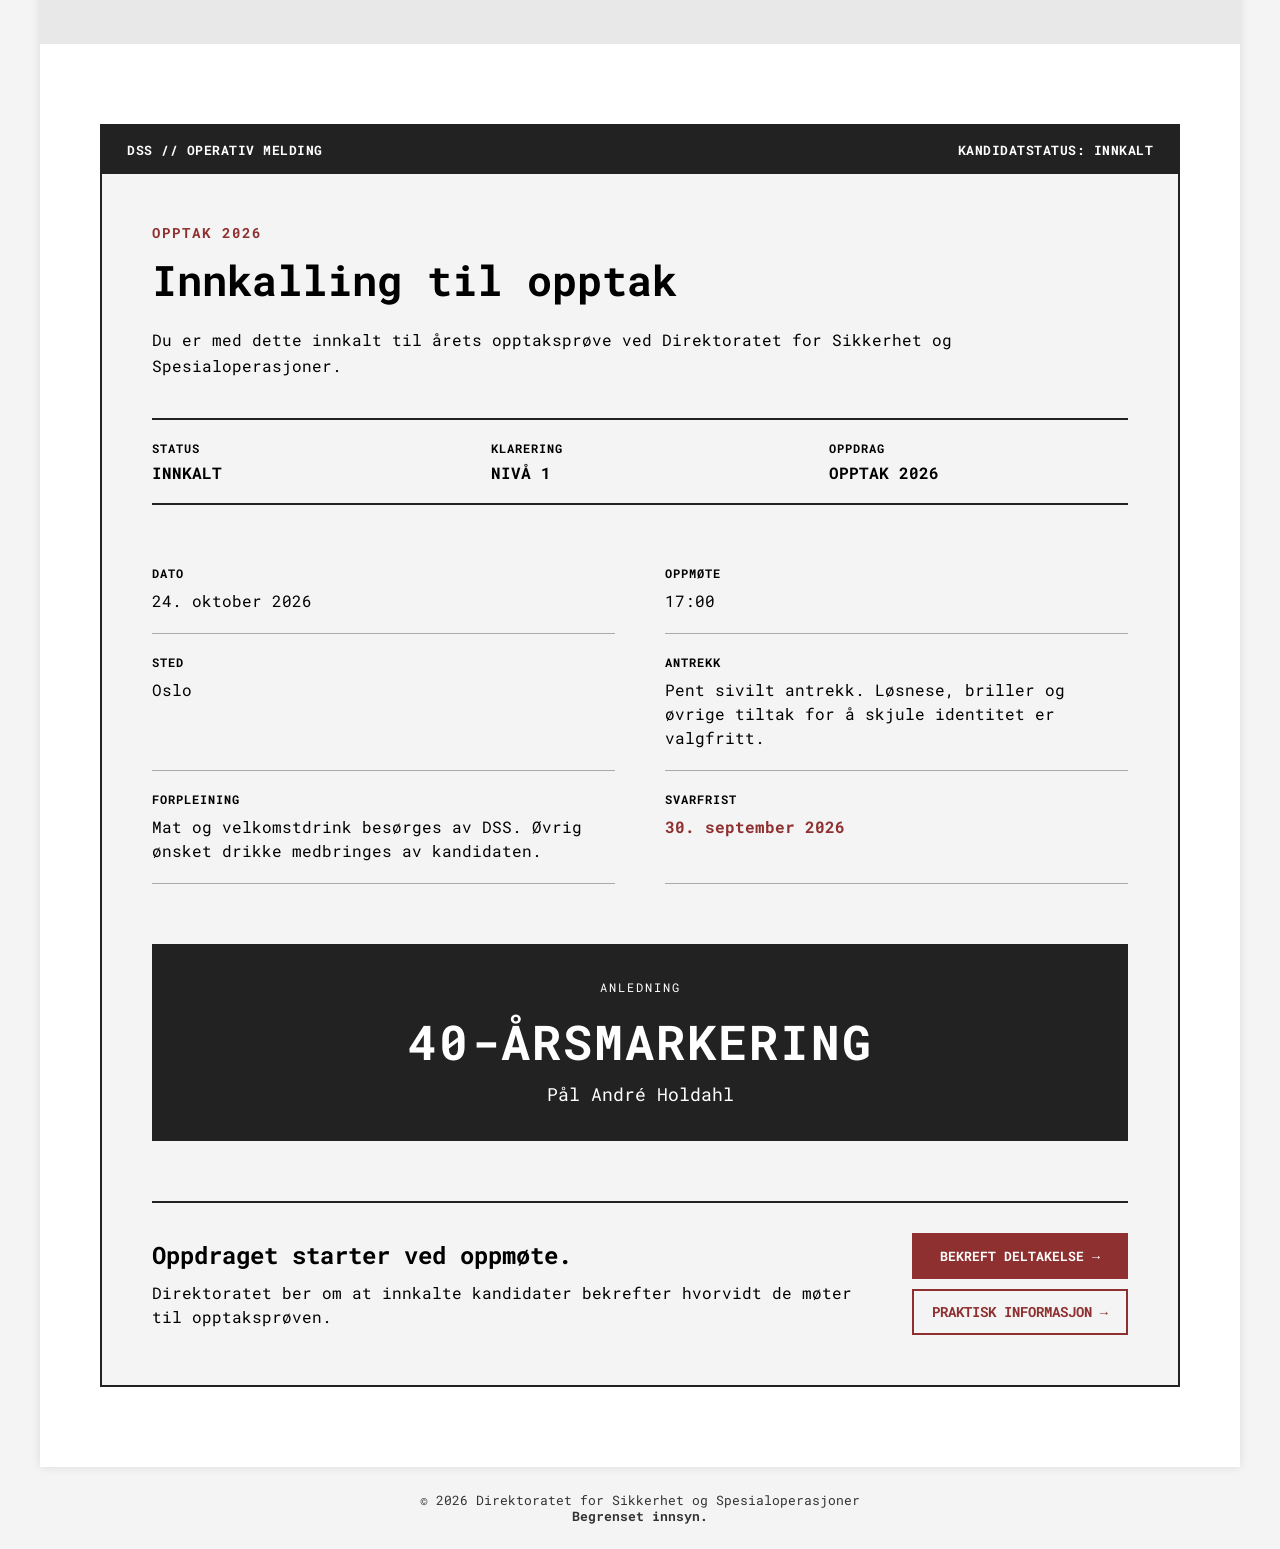
==== commit f460101c: "Updated with informasjon page" ====
--- a/index.html
+++ b/index.html
@@ -39,6 +39,7 @@
         <li><a href="#profile">Kandidatprofil</a></li>
         <li><a href="#map">Oppmøtested</a></li>
         <li><a href="#invitation">Innkalling</a></li>
+        <li><a class="information-nav-link" href="informasjon.html">Informasjon</a></li>
       </ul>
     </nav>
 
@@ -460,9 +461,12 @@
               hvorvidt de møter til opptaksprøven.
             </p>
           </div>
-          <button class="confirmation-button" type="button">
-            BEKREFT DELTAKELSE →
-          </button>
+          <div class="confirmation-actions">
+            <button class="confirmation-button" type="button">
+              BEKREFT DELTAKELSE →
+            </button>
+            <a class="information-button" href="informasjon.html">PRAKTISK INFORMASJON →</a>
+          </div>
         </div>
       </div>
     </section>
@@ -551,4 +555,4 @@
   </footer>
 
 </body>
-</html>+</html>
--- a/styles.css
+++ b/styles.css
@@ -800,6 +800,33 @@
   background-color: var(--color-accent-dark);
 }
 
+.confirmation-actions {
+  display: flex;
+  flex-shrink: 0;
+  flex-direction: column;
+  gap: 10px;
+}
+
+.confirmation .information-button {
+  display: block;
+  padding: 12px 18px;
+  border: 2px solid var(--color-accent);
+  color: var(--color-accent);
+  font-size: 0.85rem;
+  font-weight: bold;
+  text-align: center;
+}
+
+.confirmation .information-button:hover {
+  background-color: var(--color-white);
+}
+
+.confirmation .information-button:focus-visible,
+.site-nav a:focus-visible {
+  outline: 3px solid var(--color-accent-light);
+  outline-offset: 3px;
+}
+
 
 /* =========================
    Registration Modal
@@ -1334,6 +1361,11 @@
   .site-nav a:hover {
     background-color: #444;
     text-decoration: none;
+  }
+
+  .site-nav .information-nav-link {
+    border-left: 3px solid var(--color-accent-light);
+    background-color: rgba(143, 48, 48, 0.22);
   }
 
 
@@ -1597,4 +1629,4 @@
   .site-footer {
     padding: 20px 15px;
   }
-}+}
